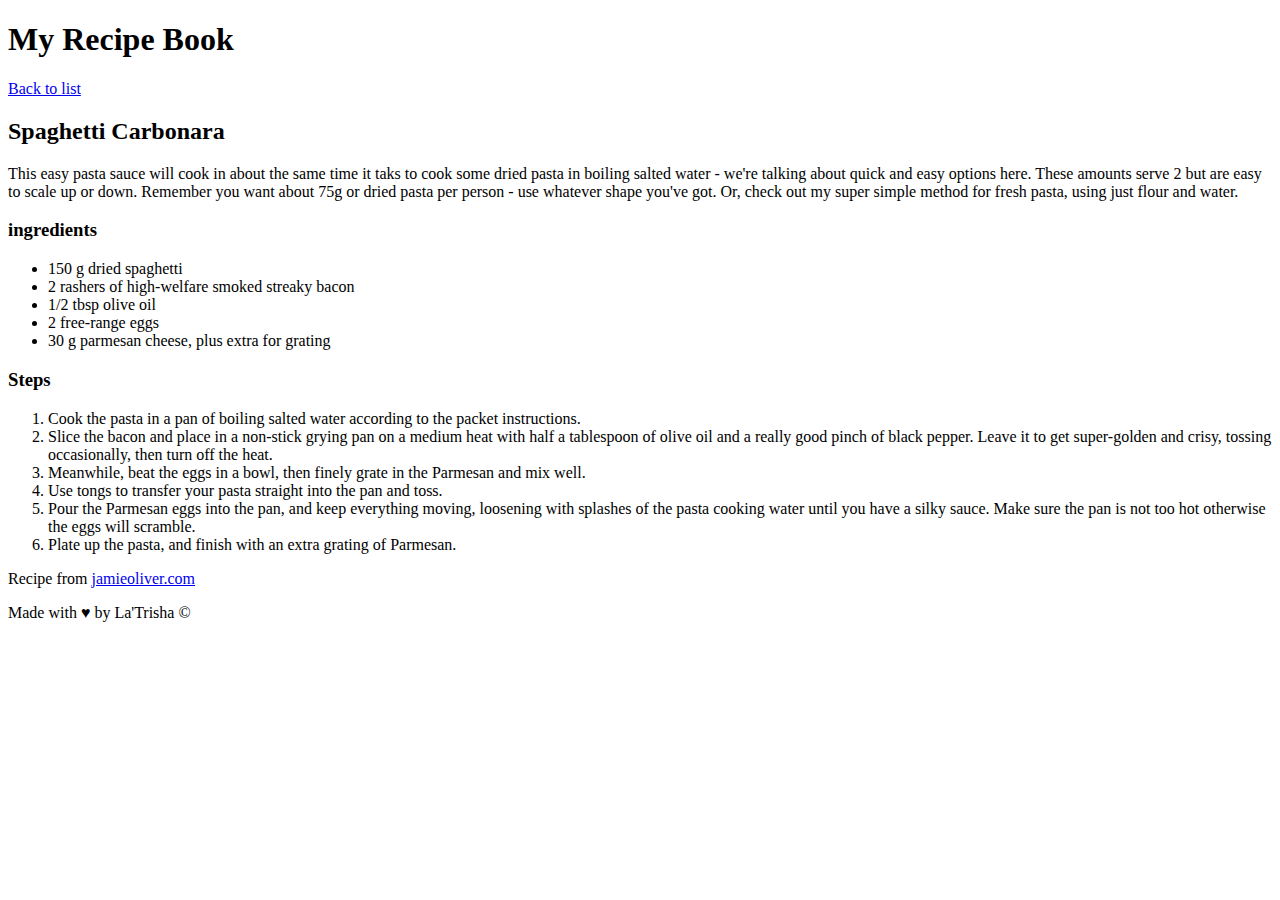
==== recipe.html @ ba4e9512 "added html structure" ====
<!DOCTYPE html>
<html lang="en">
<head>
    <meta charset="UTF-8">
    <meta name="viewport" content="width=device-width, initial-scale=1.0">
    <title>Spaghetti Carbonara</title>
</head>
<body>
    <header>
        <h1>My Recipe Book</h1>
    </header>
<nav>
    <p><a href="index.html">Back to list</a></p>
</nav>
<main>
    <h2>Spaghetti Carbonara</h2>
    <div id="intro">
        <p> This easy pasta sauce will cook in about the same time it taks to cook some dried pasta in boiling salted water - we're talking about quick and easy options here. These amounts serve 2 but are easy to scale up or down. Remember you want about 75g or dried pasta per person - use whatever shape you've got. Or, check out my super simple method for fresh pasta, using just flour and water.</p>
    </div>
<div id="ingredients">
    <h3>ingredients</h3>
    <ul>
        <li>150 g dried spaghetti</li>
        <li class="meat">2 rashers of high-welfare smoked streaky bacon</li>
        <li>1/2 tbsp olive oil</li>
        <li>2 free-range eggs</li>
        <li>30 g parmesan cheese, plus extra for grating </li>
    </ul>
</div>
<div id="steps">
    <h3>Steps</h3>
    <ol>
        <li>Cook the pasta in a pan of boiling salted water according to the packet instructions.</li>
        <li class="meat">Slice the bacon and place in a non-stick grying pan on a medium heat with half a tablespoon of olive oil and a really good pinch of black pepper. Leave it to get super-golden and crisy, tossing occasionally, then turn off the heat.</li>
        <li>Meanwhile, beat the eggs in a bowl, then finely grate in the Parmesan and mix well.</li>
        <li>Use tongs to transfer your pasta straight into the pan and toss.</li>
        <li>Pour the Parmesan eggs into the pan, and keep everything moving, loosening with splashes of the pasta cooking water until you have a silky sauce. Make sure the pan is not too hot otherwise the eggs will scramble.</li>
        <li>Plate up the pasta, and finish with an extra grating of Parmesan.</li>
    </ol>
</div>
<p>Recipe from <a href="https://www.jamieoliver.com/recipes/pasta-recipes/easy-carbonara/">jamieoliver.com</a></p>
</main>
<footer>
    <p>Made with &hearts; by La'Trisha &copy;</p>
</footer>
    
</body>
</html>
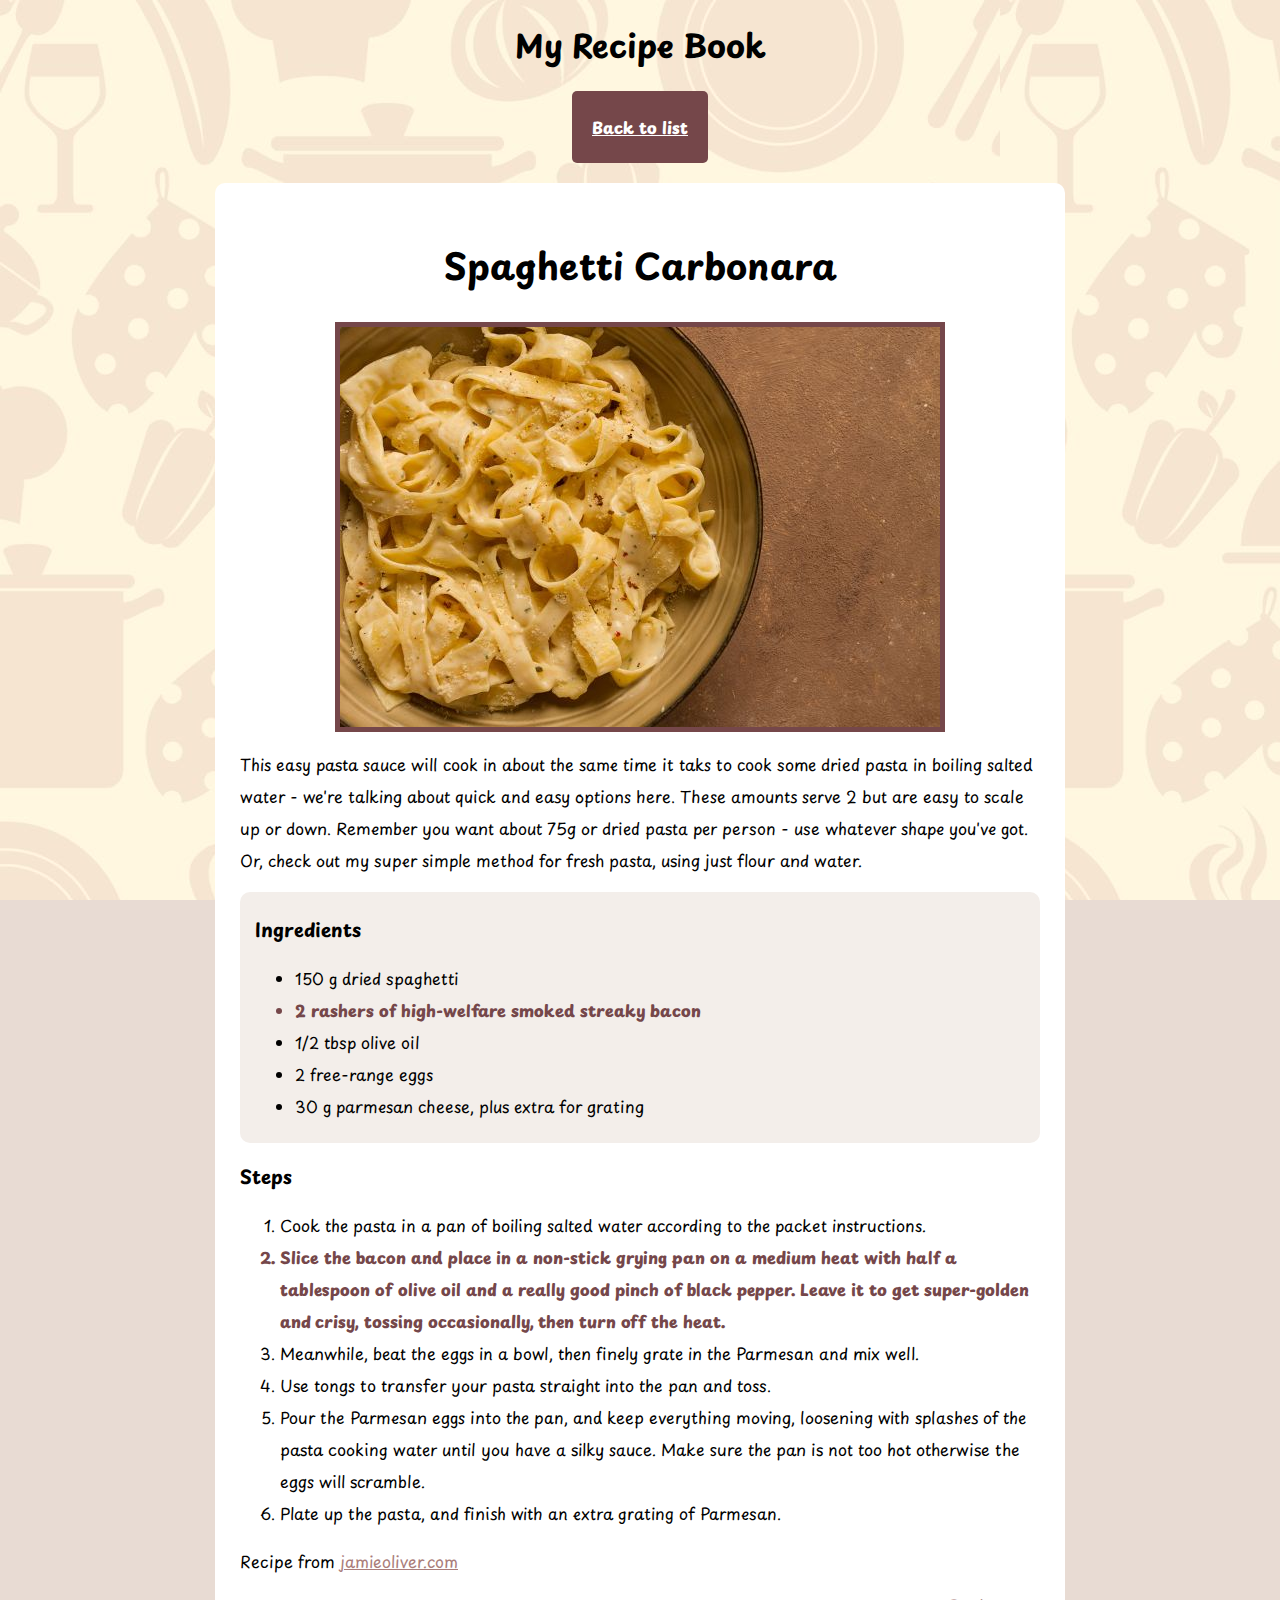
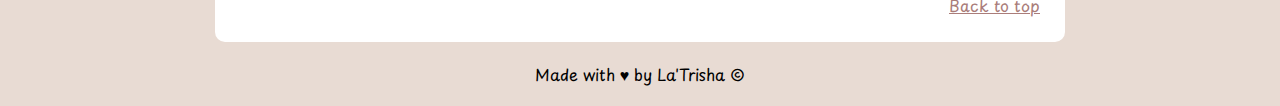
==== commit ca4d9edc: "added styles" ====
--- a/recipe.html
+++ b/recipe.html
@@ -4,9 +4,10 @@
     <meta charset="UTF-8">
     <meta name="viewport" content="width=device-width, initial-scale=1.0">
     <title>Spaghetti Carbonara</title>
+    <link rel="stylesheet" href="style.css"/>
 </head>
 <body>
-    <header>
+    <header id="top">
         <h1>My Recipe Book</h1>
     </header>
 <nav>
@@ -15,10 +16,11 @@
 <main>
     <h2>Spaghetti Carbonara</h2>
     <div id="intro">
+    <img src="carbonara.jpg"alt="Spaghetti carbonara on a plate"/>
         <p> This easy pasta sauce will cook in about the same time it taks to cook some dried pasta in boiling salted water - we're talking about quick and easy options here. These amounts serve 2 but are easy to scale up or down. Remember you want about 75g or dried pasta per person - use whatever shape you've got. Or, check out my super simple method for fresh pasta, using just flour and water.</p>
     </div>
 <div id="ingredients">
-    <h3>ingredients</h3>
+    <h3>Ingredients</h3>
     <ul>
         <li>150 g dried spaghetti</li>
         <li class="meat">2 rashers of high-welfare smoked streaky bacon</li>
@@ -38,8 +40,10 @@
         <li>Plate up the pasta, and finish with an extra grating of Parmesan.</li>
     </ol>
 </div>
-<p>Recipe from <a href="https://www.jamieoliver.com/recipes/pasta-recipes/easy-carbonara/">jamieoliver.com</a></p>
+<p>Recipe from <a href="https://www.jamieoliver.com/recipes/pasta-recipes/easy-carbonara/" target="_blank">jamieoliver.com</a></p>
+<a id="back-to-top" href="#top">Back to top</a>
 </main>
+
 <footer>
     <p>Made with &hearts; by La'Trisha &copy;</p>
 </footer>
--- a/style.css
+++ b/style.css
@@ -0,0 +1,79 @@
+@import url('https://fonts.googleapis.com/css2?family=Playpen+Sans:wght@100..800&display=swap');
+
+*{
+}
+
+body{
+    background-color: #e8dbd3;
+    font-family: "Playpen Sans", serif;
+    background-image: url("background.jpg");
+    background-attachment: fixed;
+}
+
+.meat{
+    color:#75474a;
+    font-weight: 800;
+}
+
+#ingredients{
+    background-color: #f3eeea;
+    padding: 5px 15px;
+    border-radius: 10px;
+}
+
+#intro img{
+    border: #75474a 5px solid;
+    display: block;
+    margin: auto;
+    max-width: 100%;
+}
+
+header, main, footer{
+    max-width: 800px;
+    margin: 0 auto;
+}
+
+main{
+    background-color: white;
+    padding: 25px;
+    border-radius: 10px;
+}
+
+nav{
+    margin-bottom: 20px;
+}
+
+a{
+    color: #aa7d7a
+}
+
+footer{
+   margin-top: 10px; 
+}
+
+header, nav, footer{
+    text-align: center;
+}
+
+h2{
+    text-align: center;
+    font-size: 36px;
+}
+
+p, li {
+    line-height: 2;
+}
+
+#back-to-top{
+    display: block;
+    text-align: right;
+}
+
+nav a {
+    display: inline-block;
+    padding: 20px;
+    background-color: #75474a;
+    color: white;
+    border-radius: 5px;
+    font-weight: 800;
+}